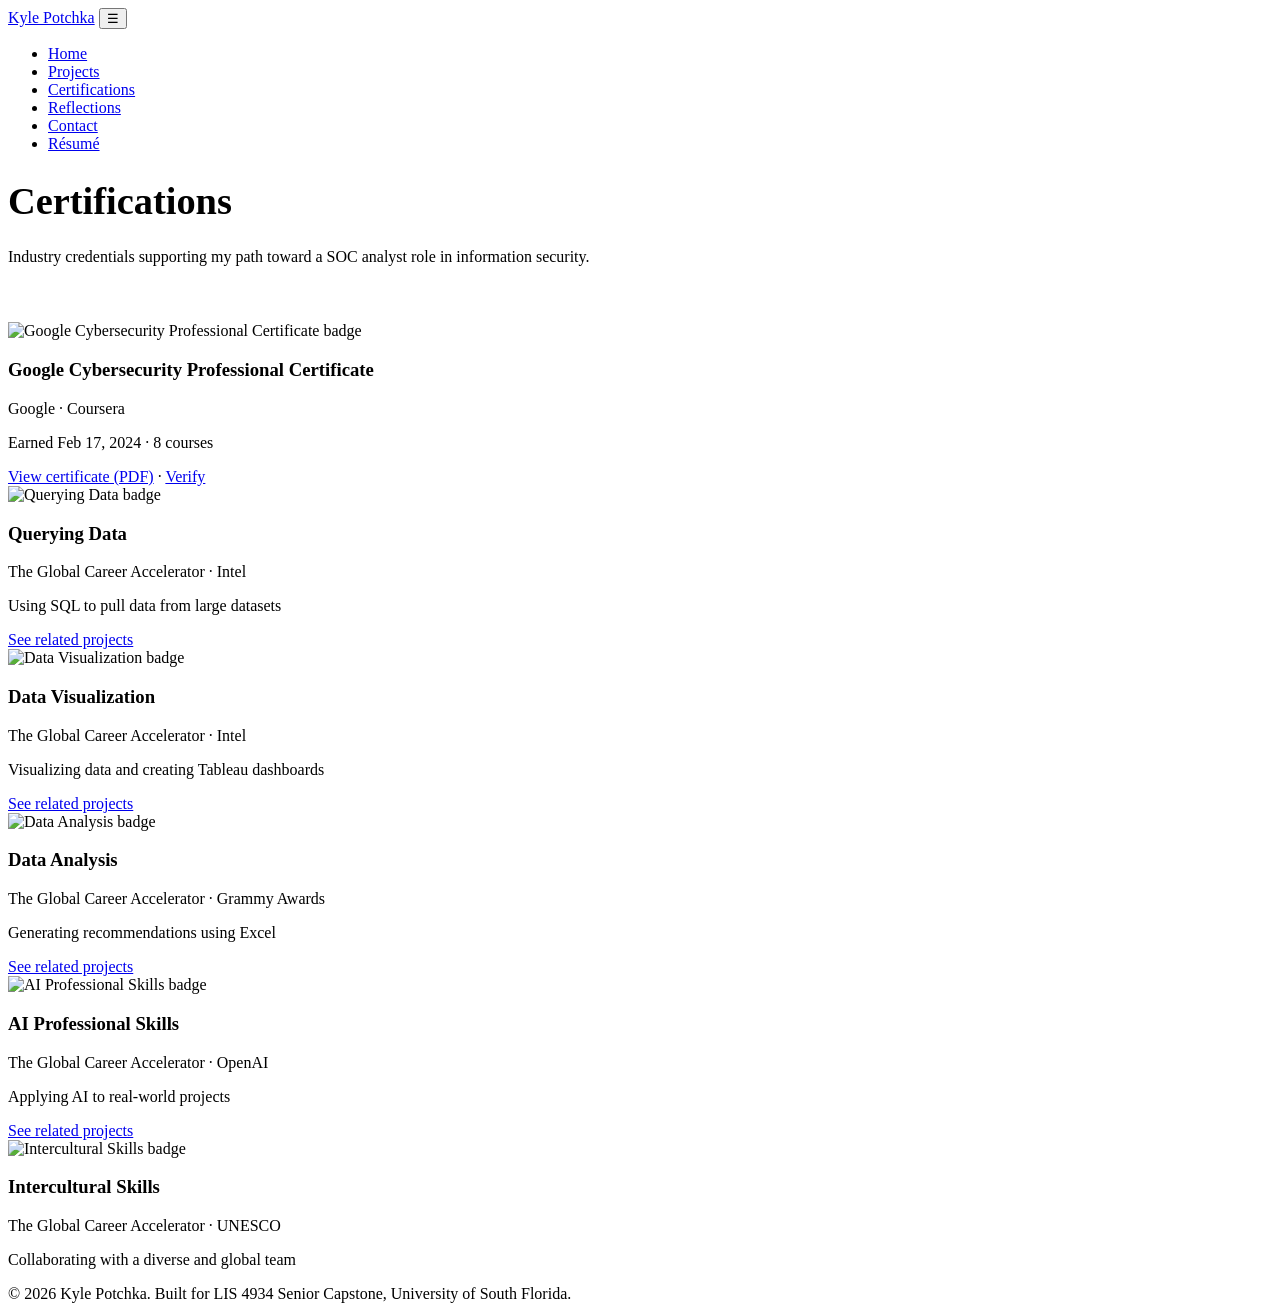
==== certifications.html @ e8d42bff "Add files via upload" ====
<!DOCTYPE html>
<html lang="en">
<head>
<meta charset="UTF-8">
<meta name="viewport" content="width=device-width, initial-scale=1.0">
<title>Certifications — Kyle Potchka</title>
<link rel="preconnect" href="https://fonts.googleapis.com">
<link href="https://fonts.googleapis.com/css2?family=Source+Serif+4:wght@500;600;700&family=IBM+Plex+Sans:wght@400;500;600&display=swap" rel="stylesheet">
<link rel="stylesheet" href="assets/style.css">
</head>
<body>

<nav class="site-nav">
  <div class="container">
    <a href="index.html" class="nav-name">Kyle Potchka</a>
    <button class="nav-toggle" aria-label="Toggle menu" aria-expanded="false" id="navToggle">☰</button>
    <ul class="nav-links" id="navLinks">
      <li><a href="index.html">Home</a></li>
      <li><a href="projects.html">Projects</a></li>
      <li><a href="certifications.html" aria-current="page">Certifications</a></li>
      <li><a href="reflections.html">Reflections</a></li>
      <li><a href="contact.html">Contact</a></li>
      <li><a href="assets/Potchka_Resume.pdf">Résumé</a></li>
    </ul>
  </div>
</nav>

<header class="hero" style="padding-bottom:2.5rem;">
  <div class="container">
    <h1 style="font-size:2.4rem;">Certifications</h1>
    <p class="lede">Industry credentials supporting my path toward a SOC analyst role in information security.</p>
  </div>
</header>

<section class="section">
  <div class="container">
    <div class="cert-grid">
      <article class="cert-card">
        <img class="cert-doc-img" src="assets/certs/google-cybersecurity-certificate.png" alt="Google Cybersecurity Professional Certificate badge">
        <h3>Google Cybersecurity Professional Certificate</h3>
        <p class="issuer">Google · Coursera</p>
        <p class="meta">Earned Feb 17, 2024 · 8 courses</p>
        <div class="project-links"><a href="assets/certs/google-cybersecurity-certificate.pdf">View certificate (PDF)</a> · <a href="https://coursera.org/verify/professional-cert/483RVN5UDPER" target="_blank" rel="noopener">Verify</a></div>
      </article>
      <article class="cert-card">
        <img class="cert-badge-img" src="assets/certs/badge-querying-data.png" alt="Querying Data badge">
        <h3>Querying Data</h3>
        <p class="issuer">The Global Career Accelerator · Intel</p>
        <p class="meta">Using SQL to pull data from large datasets</p>
        <div class="project-links"><a href="projects.html">See related projects</a></div>
      </article>
      <article class="cert-card">
        <img class="cert-badge-img" src="assets/certs/badge-data-visualization.png" alt="Data Visualization badge">
        <h3>Data Visualization</h3>
        <p class="issuer">The Global Career Accelerator · Intel</p>
        <p class="meta">Visualizing data and creating Tableau dashboards</p>
        <div class="project-links"><a href="projects.html">See related projects</a></div>
      </article>
      <article class="cert-card">
        <img class="cert-badge-img" src="assets/certs/badge-data-analysis.png" alt="Data Analysis badge">
        <h3>Data Analysis</h3>
        <p class="issuer">The Global Career Accelerator · Grammy Awards</p>
        <p class="meta">Generating recommendations using Excel</p>
        <div class="project-links"><a href="projects.html">See related projects</a></div>
      </article>
      <article class="cert-card">
        <img class="cert-badge-img" src="assets/certs/badge-ai-professional-skills.png" alt="AI Professional Skills badge">
        <h3>AI Professional Skills</h3>
        <p class="issuer">The Global Career Accelerator · OpenAI</p>
        <p class="meta">Applying AI to real-world projects</p>
        <div class="project-links"><a href="projects.html">See related projects</a></div>
      </article>
      <article class="cert-card">
        <img class="cert-badge-img" src="assets/certs/badge-intercultural-skills.png" alt="Intercultural Skills badge">
        <h3>Intercultural Skills</h3>
        <p class="issuer">The Global Career Accelerator · UNESCO</p>
        <p class="meta">Collaborating with a diverse and global team</p>
        <div class="project-links"></div>
      </article>
    </div>
  </div>
</section>

<footer class="site-footer">
  <div class="container">
    &copy; 2026 Kyle Potchka. Built for LIS 4934 Senior Capstone, University of South Florida.
  </div>
</footer>

<script src="assets/main.js"></script>
</body>
</html>
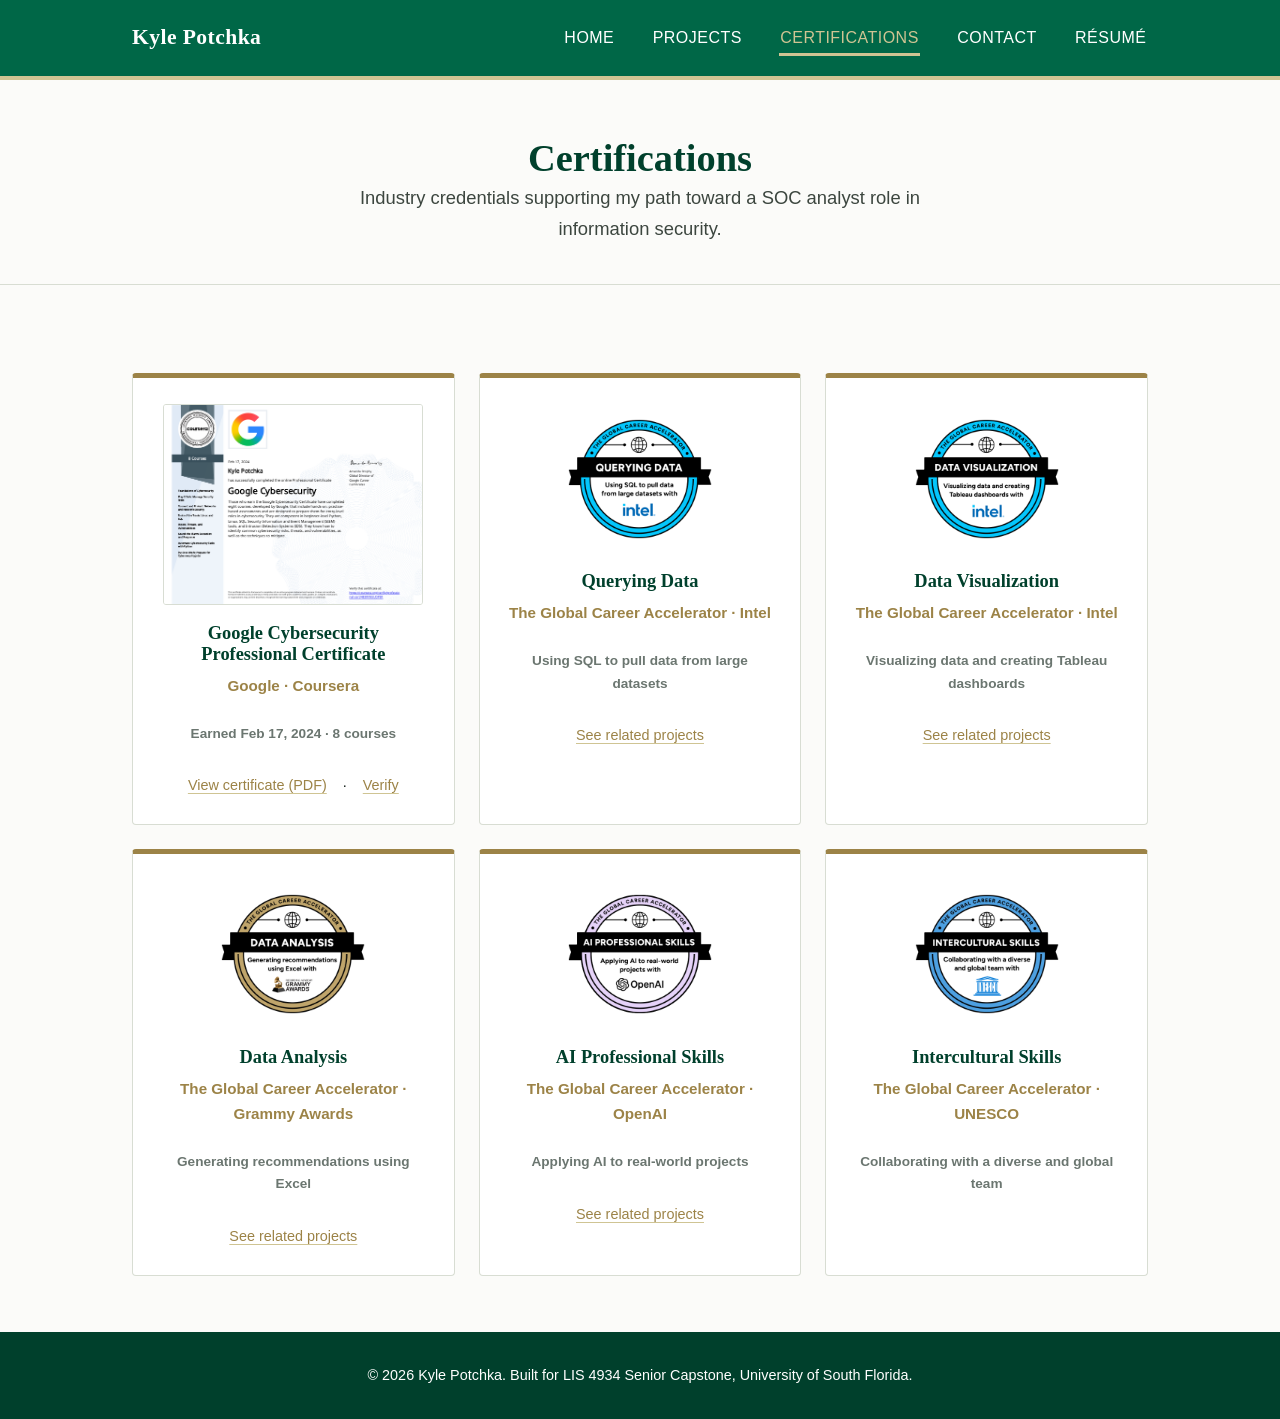
==== commit 43c5c5f7: "Update certifications.html" ====
--- a/certifications.html
+++ b/certifications.html
@@ -18,7 +18,6 @@
       <li><a href="index.html">Home</a></li>
       <li><a href="projects.html">Projects</a></li>
       <li><a href="certifications.html" aria-current="page">Certifications</a></li>
-      <li><a href="reflections.html">Reflections</a></li>
       <li><a href="contact.html">Contact</a></li>
       <li><a href="assets/Potchka_Resume.pdf">Résumé</a></li>
     </ul>
--- a/assets/style.css
+++ b/assets/style.css
@@ -0,0 +1,447 @@
+/* ==========================================================================
+   Kyle Potchka — ePortfolio
+   Token system: color, type, layout
+   ========================================================================== */
+
+:root {
+  /* Color */
+  --green: #006747;
+  --green-dark: #00402c;
+  --green-tint: #e6efe9;
+  --gold: #cfc493;
+  --gold-tint: #f6f3e8;
+  --gold-deep: #9c8347;
+  --paper: #fbfbf9;
+  --paper-raised: #ffffff;
+  --ink: #16211b;
+  --ink-soft: #3c463f;
+  --ink-faint: #6b7670;
+  --line: #d8ddd3;
+
+  /* Type */
+  --font-display: "Source Serif 4", Georgia, "Times New Roman", serif;
+  --font-body: "IBM Plex Sans", -apple-system, "Segoe UI", sans-serif;
+
+  --content-max: 70ch;
+  --page-max: 1080px;
+}
+
+* { box-sizing: border-box; }
+html { scroll-behavior: smooth; }
+
+body {
+  margin: 0;
+  background: var(--paper);
+  color: var(--ink);
+  font-family: var(--font-body);
+  font-size: 1.15rem;
+  line-height: 1.65;
+  -webkit-font-smoothing: antialiased;
+}
+
+@media (prefers-reduced-motion: reduce) {
+  html { scroll-behavior: auto; }
+}
+
+img { max-width: 100%; display: block; }
+
+a {
+  color: var(--gold-deep);
+  text-decoration: underline;
+  text-decoration-color: var(--gold);
+  text-underline-offset: 3px;
+}
+a:hover { color: var(--green); text-decoration-color: var(--green); }
+a:focus-visible, button:focus-visible { outline: 2px solid var(--green); outline-offset: 3px; }
+
+h1, h2, h3 {
+  font-family: var(--font-display);
+  font-weight: 600;
+  line-height: 1.15;
+  color: var(--green-dark);
+  margin: 0 0 0.5em;
+}
+
+h1 { font-size: 2.9rem; }
+h2 {
+  font-size: 1.9rem;
+  text-transform: uppercase;
+  letter-spacing: 0.04em;
+  padding-bottom: 0.5rem;
+  border-bottom: 4px solid var(--gold);
+  display: inline-block;
+}
+h3 { font-size: 1.3rem; }
+
+p { margin: 0 0 1.1em; }
+
+.container { max-width: var(--page-max); margin: 0 auto; padding: 0 2rem; }
+.prose { max-width: var(--content-max); margin-left: auto; margin-right: auto; }
+.center { text-align: center; }
+
+/* ---------- Nav ---------- */
+.site-nav {
+  position: sticky;
+  top: 0;
+  z-index: 20;
+  background: var(--green);
+  border-bottom: 4px solid var(--gold);
+}
+
+.site-nav .container {
+  display: flex;
+  align-items: center;
+  justify-content: space-between;
+  height: 76px;
+}
+
+.nav-name {
+  font-family: var(--font-display);
+  font-weight: 700;
+  font-size: 1.35rem;
+  color: #fff;
+  text-decoration: none;
+  letter-spacing: 0.02em;
+}
+.nav-name:hover { color: var(--gold); text-decoration: none; }
+
+.nav-links {
+  display: flex;
+  gap: 2.2rem;
+  list-style: none;
+  margin: 0;
+  padding: 0;
+}
+
+.nav-links a {
+  color: #fff;
+  text-decoration: none;
+  font-size: 1rem;
+  font-weight: 500;
+  text-transform: uppercase;
+  letter-spacing: 0.03em;
+  padding: 0.4rem 0.1rem;
+  border-bottom: 3px solid transparent;
+}
+.nav-links a:hover,
+.nav-links a[aria-current="page"] {
+  color: var(--gold);
+  border-bottom-color: var(--gold);
+}
+
+.nav-toggle {
+  display: none;
+  background: none;
+  border: 1px solid #fff;
+  border-radius: 6px;
+  width: 42px;
+  height: 42px;
+  font-size: 1.2rem;
+  color: #fff;
+  cursor: pointer;
+}
+
+@media (max-width: 760px) {
+  .nav-toggle { display: block; }
+  .nav-links {
+    position: absolute;
+    top: 76px;
+    left: 0;
+    right: 0;
+    background: var(--green);
+    border-bottom: 4px solid var(--gold);
+    flex-direction: column;
+    gap: 0;
+    padding: 0.5rem 2rem 1.2rem;
+    display: none;
+  }
+  .nav-links.open { display: flex; }
+  .nav-links a { padding: 0.7rem 0; width: 100%; }
+}
+
+/* ---------- Buttons ---------- */
+.btn {
+  display: inline-flex;
+  align-items: center;
+  gap: 0.5rem;
+  padding: 0.85rem 1.7rem;
+  border-radius: 3px;
+  font-family: var(--font-body);
+  font-size: 1rem;
+  font-weight: 600;
+  text-decoration: none;
+  border: 2px solid transparent;
+  cursor: pointer;
+  text-transform: uppercase;
+  letter-spacing: 0.03em;
+}
+
+.btn-primary { background: var(--green); color: #fff; border-color: var(--green); }
+.btn-primary:hover { background: var(--green-dark); border-color: var(--green-dark); color: #fff; }
+
+.btn-secondary { background: transparent; color: var(--green-dark); border-color: var(--green-dark); }
+.btn-secondary:hover { background: var(--green-tint); color: var(--green-dark); }
+
+.btn-row { display: flex; gap: 1rem; flex-wrap: wrap; margin-top: 1.8rem; justify-content: center; }
+
+/* ---------- Hero (centered, portrait-first) ---------- */
+.hero { padding: 3.5rem 0 3rem; text-align: center; border-bottom: 1px solid var(--line); }
+
+.portrait-ring {
+  width: 190px;
+  height: 190px;
+  border-radius: 50%;
+  border: 3px dashed var(--gold-deep);
+  background: var(--green-tint);
+  margin: 0 auto 1.5rem;
+  display: flex;
+  align-items: center;
+  justify-content: center;
+  color: var(--ink-faint);
+  font-size: 0.85rem;
+  text-align: center;
+  padding: 1rem;
+  overflow: hidden;
+}
+.portrait-ring img { width: 100%; height: 100%; object-fit: cover; border-radius: 50%; }
+
+.hero h1 { font-size: 3rem; margin-bottom: 0.2rem; }
+.hero .subtitle { color: var(--ink-soft); font-size: 1.15rem; font-weight: 500; margin-bottom: 1rem; }
+.hero .quote {
+  font-family: var(--font-display);
+  font-style: italic;
+  color: var(--gold-deep);
+  font-size: 1.15rem;
+  max-width: 46ch;
+  margin: 0 auto 1.6rem;
+}
+.hero .lede { max-width: 62ch; margin: 0 auto; color: var(--ink-soft); }
+
+/* ---------- Quick facts band ---------- */
+.facts { background: var(--green); padding: 2rem 0; }
+.facts-grid {
+  display: grid;
+  grid-template-columns: repeat(4, 1fr);
+  gap: 1.5rem;
+  text-align: center;
+}
+@media (max-width: 700px) { .facts-grid { grid-template-columns: repeat(2, 1fr); } }
+.fact dt {
+  font-size: 0.8rem;
+  color: var(--gold);
+  text-transform: uppercase;
+  letter-spacing: 0.04em;
+  margin-bottom: 0.35rem;
+}
+.fact dd { margin: 0; font-size: 1.1rem; color: #fff; font-weight: 600; }
+
+/* ---------- Sections ---------- */
+.section { padding: 3.5rem 0; }
+.section-tint { background: var(--gold-tint); border-top: 1px solid var(--line); border-bottom: 1px solid var(--line); }
+.section-header { text-align: center; margin-bottom: 2.2rem; }
+.section-header p { color: var(--ink-soft); max-width: 60ch; margin: 0.8rem auto 0; }
+
+.bio-block { max-width: var(--content-max); margin: 0 auto; }
+.bio-block p { font-size: 1.1rem; }
+
+/* ---------- Skills ---------- */
+.skill-groups {
+  display: grid;
+  grid-template-columns: repeat(3, 1fr);
+  gap: 1.75rem;
+  margin-top: 1rem;
+}
+@media (max-width: 700px) { .skill-groups { grid-template-columns: 1fr; } }
+.skill-group {
+  background: #fff;
+  border: 1px solid var(--line);
+  border-top: 5px solid var(--green);
+  border-radius: 4px;
+  padding: 1.5rem;
+  text-align: center;
+}
+.skill-group h3 { margin-bottom: 0.9rem; text-transform: uppercase; font-size: 1.05rem; letter-spacing: 0.03em; }
+.chip-row { display: flex; flex-wrap: wrap; gap: 0.5rem; justify-content: center; }
+.chip {
+  background: var(--gold);
+  color: var(--green-dark);
+  font-size: 0.9rem;
+  font-weight: 600;
+  padding: 0.35rem 0.85rem;
+  border-radius: 3px;
+}
+
+/* ---------- Resume block ---------- */
+.resume-block {
+  text-align: center;
+  background: #fff;
+  border: 1px solid var(--line);
+  border-top: 5px solid var(--gold-deep);
+  border-radius: 4px;
+  padding: 2.5rem;
+  max-width: 640px;
+  margin: 0 auto;
+}
+.resume-block p { color: var(--ink-faint); font-size: 0.95rem; margin-bottom: 1.5rem; }
+
+/* ---------- Project cards ---------- */
+.project-grid {
+  display: grid;
+  grid-template-columns: repeat(2, 1fr);
+  gap: 1.75rem;
+  margin-top: 2rem;
+}
+@media (max-width: 760px) { .project-grid { grid-template-columns: 1fr; } }
+
+.project-card {
+  background: #fff;
+  border: 1px solid var(--line);
+  border-top: 5px solid var(--green);
+  border-radius: 4px;
+  padding: 1.9rem;
+  display: flex;
+  flex-direction: column;
+  gap: 0.8rem;
+}
+
+.tag-row { display: flex; gap: 0.5rem; flex-wrap: wrap; }
+.tag {
+  font-size: 0.75rem;
+  font-weight: 700;
+  padding: 0.25rem 0.7rem;
+  border-radius: 3px;
+  text-transform: uppercase;
+  letter-spacing: 0.03em;
+  background: var(--green);
+  color: #fff;
+}
+.tag.tag-class { background: var(--gold-deep); }
+
+.project-card h3 { margin-bottom: 0; }
+.project-card .meta { font-size: 0.85rem; color: var(--ink-faint); font-weight: 600; }
+.project-card p { color: var(--ink-soft); font-size: 1rem; margin-bottom: 0.4rem; }
+
+.reflection-note {
+  border-left: 4px solid var(--gold);
+  background: var(--gold-tint);
+  padding: 0.8rem 1rem;
+  font-size: 0.95rem;
+  color: var(--ink-soft);
+  border-radius: 0 4px 4px 0;
+}
+.reflection-note strong { color: var(--ink); }
+
+.placeholder-card { border: 2px dashed var(--line); border-top: 2px dashed var(--line); background: transparent; justify-content: center; text-align: center; }
+.placeholder-card p { color: var(--ink-faint); font-style: italic; }
+
+.project-shot {
+  width: 100%;
+  border: 1px solid var(--line);
+  border-radius: 3px;
+  background: #fff;
+}
+.project-links { display: flex; gap: 1rem; flex-wrap: wrap; margin-top: 0.3rem; font-size: 0.9rem; }
+.category-heading {
+  margin-top: 3rem;
+  padding-top: 0.5rem;
+}
+.category-heading:first-of-type { margin-top: 0; }
+.category-sub { color: var(--ink-faint); font-size: 0.95rem; margin-top: -0.5rem; }
+.tableau-pending {
+  display: flex;
+  align-items: center;
+  justify-content: center;
+  height: 160px;
+  border: 1.5px dashed var(--line);
+  border-radius: 3px;
+  color: var(--ink-faint);
+  font-size: 0.85rem;
+  font-style: italic;
+  text-align: center;
+  padding: 1rem;
+}
+.tableau-embed { width: 100%; }
+.tableau-embed iframe { width: 100%; height: 320px; border: 1px solid var(--line); border-radius: 3px; }
+
+.file-list { list-style: none; padding: 0; margin: 0.3rem 0 0.8rem; }
+.file-list li {
+  padding: 0.6rem 0;
+  border-bottom: 1px solid var(--line);
+  font-size: 0.95rem;
+  color: var(--ink-soft);
+}
+.file-list li:last-child { border-bottom: none; }
+.file-list strong { color: var(--ink); }
+.file-list a { font-size: 0.85rem; white-space: nowrap; margin-left: 0.5rem; }
+
+/* ---------- Reflections ---------- */
+.reflections article {
+  background: #fff;
+  border: 1px solid var(--line);
+  border-left: 5px solid var(--green);
+  border-radius: 4px;
+  padding: 2rem;
+}
+.reflections article + article { margin-top: 1.75rem; }
+.reflections h2 { margin-bottom: 0.3rem; font-size: 1.4rem; border-bottom: none; padding-bottom: 0; }
+.reflections .meta { color: var(--ink-faint); font-size: 0.88rem; margin-bottom: 1rem; font-weight: 600; text-transform: uppercase; letter-spacing: 0.03em; }
+
+/* ---------- Contact ---------- */
+.contact-list { list-style: none; padding: 0; margin: 2rem auto 0; max-width: 480px; }
+.contact-list li {
+  padding: 1rem 1.2rem;
+  border: 1px solid var(--line);
+  border-radius: 4px;
+  margin-bottom: 0.8rem;
+  display: flex;
+  gap: 1rem;
+  align-items: baseline;
+  background: #fff;
+}
+.contact-list .label { width: 100px; flex-shrink: 0; color: var(--gold-deep); font-size: 0.8rem; font-weight: 700; text-transform: uppercase; letter-spacing: 0.03em; }
+
+/* ---------- Footer ---------- */
+.site-footer {
+  padding: 2rem 0;
+  color: #fff;
+  background: var(--green-dark);
+  font-size: 0.9rem;
+  text-align: center;
+}
+.site-footer a { color: var(--gold); }
+
+/* ---------- Certifications ---------- */
+.cert-grid {
+  display: grid;
+  grid-template-columns: repeat(3, 1fr);
+  gap: 1.5rem;
+  margin-top: 2rem;
+}
+@media (max-width: 900px) { .cert-grid { grid-template-columns: repeat(2, 1fr); } }
+@media (max-width: 600px) { .cert-grid { grid-template-columns: 1fr; } }
+.cert-card {
+  background: #fff;
+  border: 1px solid var(--line);
+  border-top: 5px solid var(--gold-deep);
+  border-radius: 4px;
+  padding: 1.6rem;
+  display: flex;
+  flex-direction: column;
+  gap: 0.5rem;
+}
+.cert-badge {
+  width: 84px; height: 84px;
+  border: 3px dashed var(--gold-deep);
+  background: var(--green-tint);
+  border-radius: 50%;
+  display: flex; align-items: center; justify-content: center;
+  font-size: 0.7rem; font-weight: 600; color: var(--ink-faint);
+  text-align: center; margin: 0 auto 0.6rem;
+}
+.cert-card img.cert-badge-img { width: 84px; height: 84px; object-fit: contain; margin: 0 auto 0.6rem; }
+.cert-card h3 { font-size: 1.15rem; text-align: center; margin-bottom: 0; }
+.cert-card .issuer { text-align: center; color: var(--gold-deep); font-weight: 600; font-size: 0.95rem; }
+.cert-card .meta { text-align: center; color: var(--ink-faint); font-size: 0.85rem; font-weight: 600; }
+.cert-card .project-links { justify-content: center; margin-top: 0.4rem; }
+.cert-card img.cert-badge-img { width: 150px; height: 150px; }
+.cert-card img.cert-doc-img { width: 100%; max-width: 260px; height: auto; margin: 0 auto 0.6rem; border: 1px solid var(--line); border-radius: 3px; }
